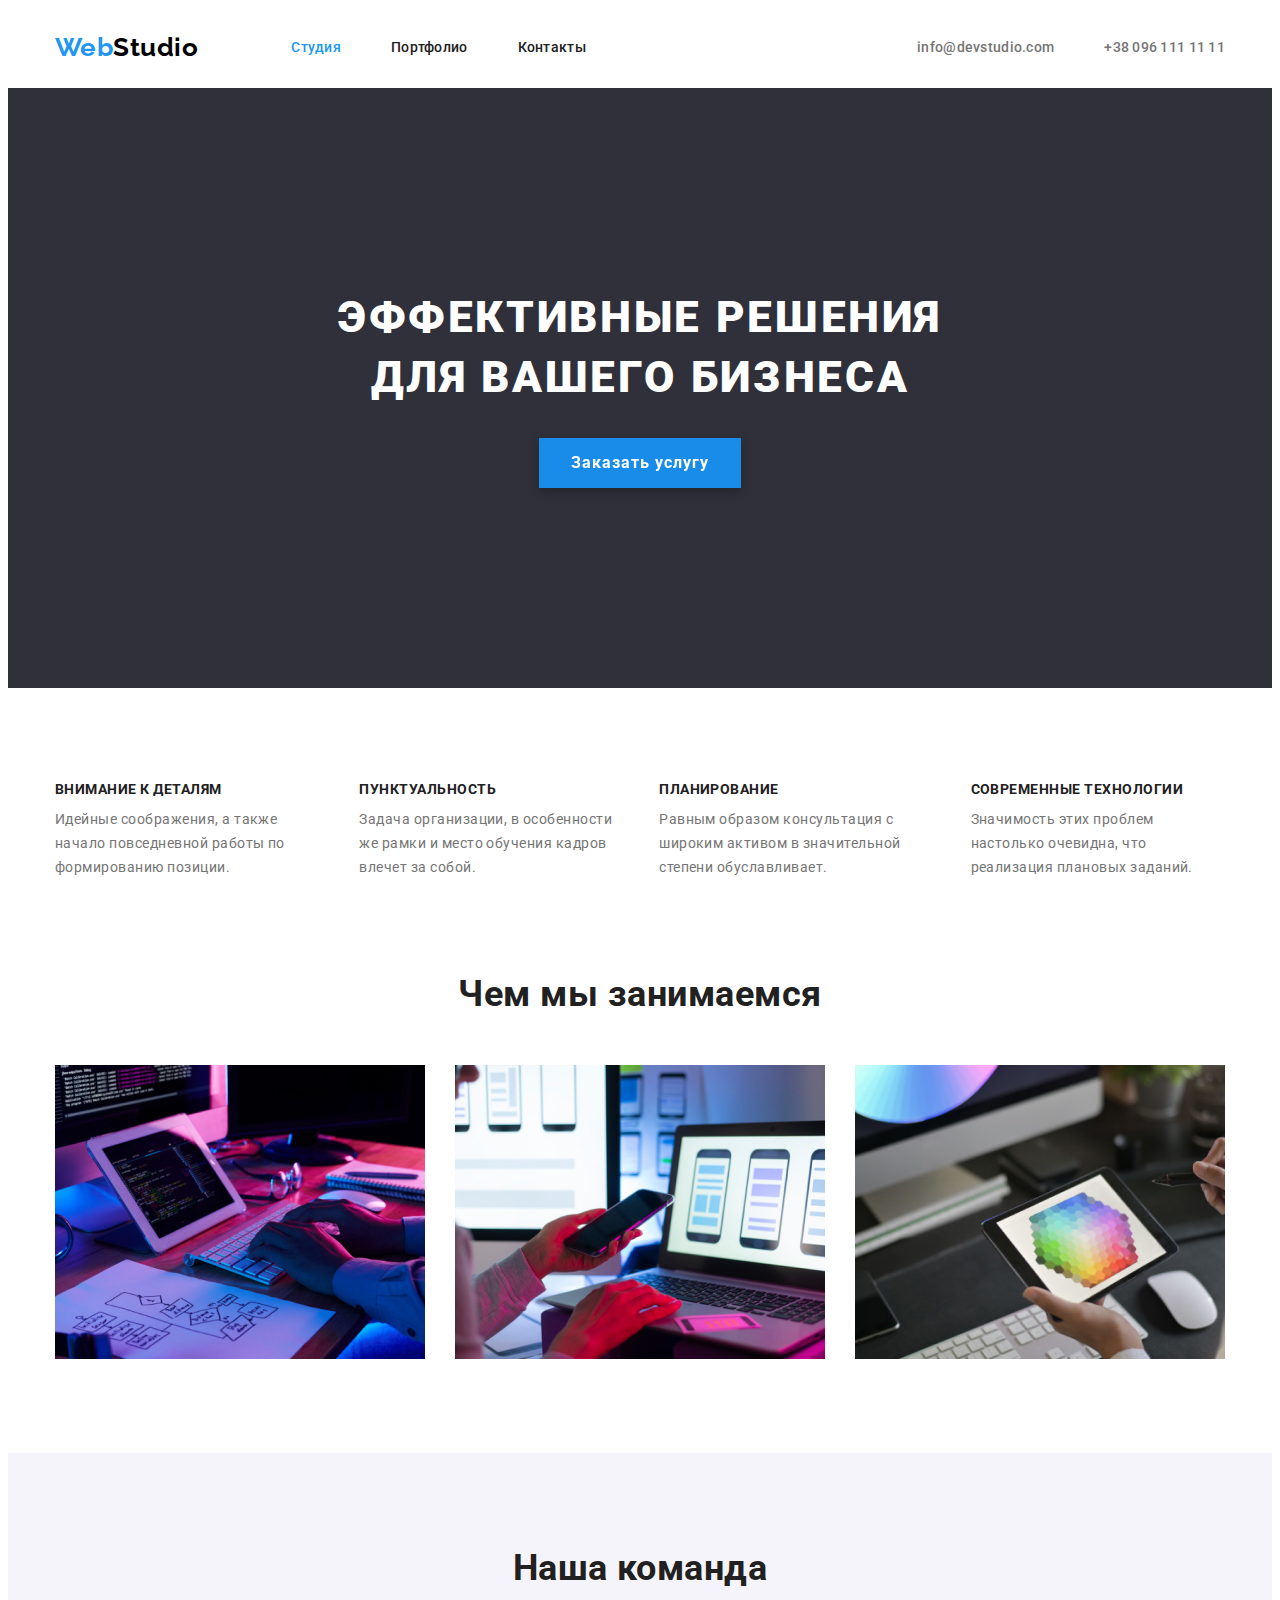
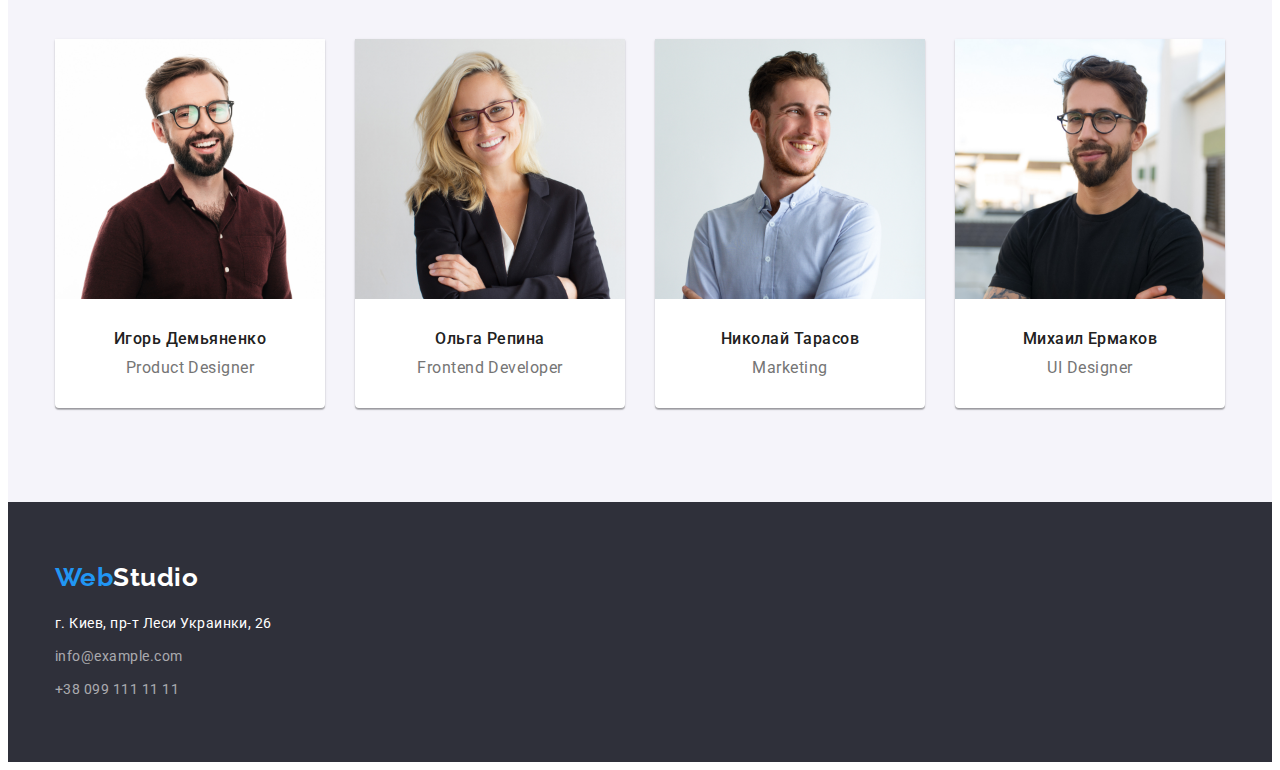
==== index.html @ f33a7b60 "Initial commit" ====
<!DOCTYPE html>
<html lang="ru">
<head>
    <meta charset="UTF-8">
    <meta http-equiv="X-UA-Compatible" content="IE=edge">
    <meta name="viewport" content="width=device-width, initial-scale=1.0">
    <title>Document</title>
    <link rel="preconnect" href="https://fonts.googleapis.com">
    <link rel="preconnect" href="https://fonts.gstatic.com" crossorigin>
    <link href="https://fonts.googleapis.com/css2?family=Raleway:wght@700&family=Roboto:wght@400;500;700;900&display=swap"
        rel="stylesheet">
    <link rel="stylesheet" href="https://cdnjs.cloudflare.com/ajax/libs/modern-normalize/1.1.0/modern-normalize.min.css"
        integrity="sha512-wpPYUAdjBVSE4KJnH1VR1HeZfpl1ub8YT/NKx4PuQ5NmX2tKuGu6U/JRp5y+Y8XG2tV+wKQpNHVUX03MfMFn9Q=="
        crossorigin="anonymous" referrerpolicy="no-referrer" />
    <link rel="stylesheet" href="./css/styles.css">
</head>

<body>
    <header class="">
        <div class="container main-nav">
            <nav class="nav">
                <a href="./index.html" class="logo">Web<span class="logo-header">Studio</span></a>
                <ul class="site-nav">
                    <li class="item"><a href="" class="link current">Студия</a></li>
                    <li class="item"><a href="./portfolio.html" class="link">Портфолио</a></li>
                    <li class="item"><a href="" class="link">Контакты</a></li>
                </ul>
            </nav>
            
            <ul class="contact-nav">
                <li class="item"><a href="mailto:info@devstudio.com" class="link">info@devstudio.com</a></li>
                <li class="item"><a href="tel:+380961111111" class="link">+38 096 111 11 11</a></li>
            </ul>
        </div>
    </header>

    <main>
        <!-- Шапка сайта -->
            <section class="hero">
                <div class="container hero-container"></div>
                    <h1 class="hero-title">Эффективные решения для вашего бизнеса</h1>
                    <button type="button" class="hero-button">Заказать услугу</button>
                </div>
            </section>
        
       
        
        <!--Особенности-->
        <section class="section advantage">
            <div class="container">
                <ul class="features">
                    <li>
                        <h3 class="features-title">Внимание к деталям</h3>
                        <p class="features-text">Идейные соображения, а также начало повседневной работы по формированию позиции.
                        </p>
                    </li>
                    <li>
                        <h3 class="features-title">Пунктуальность</h3>
                        <p class="features-text">Задача организации, в особенности же рамки и место обучения кадров влечет за собой.
                        </p>
                    </li>
                    <li>
                        <h3 class="features-title">Планирование</h3>
                        <p class="features-text">Равным образом консультация с широким активом в значительной степени обуславливает.
                        </p>
                    </li>
                    <li>
                        <h3 class="features-title">Современные технологии</h3>
                        <p class="features-text">Значимость этих проблем настолько очевидна, что реализация плановых заданий.</p>
                    </li>
                </ul>
            </div>
            </section>
        
        

        <!--Чем мы занимаемся-->
            <section class="section">
                <div class="container">
                    <h2 class="section-title">Чем мы занимаемся</h2>
                    <ul class="about-us">
                        <li><img src="./images/box1.jpg" alt="Компьютер" width="370"></li>
                        <li><img src="./images/box2.jpg" alt="Телефон" width="370"></li>
                        <li><img src="./images/box3.jpg" alt="Планшет" width="370"></li>
                    </ul>
                </div>
            </section>
        

        <!--Наша команда-->
            <section class="section team">
                <div class="container">
                    <h2 class="section-title">Наша команда</h2>
                    <ul class="our-team">
                        <li class="team-card">
                            <img class="foto-team" src="./images/demyanenko.jpg" alt="Игорь Демьяненко" width="270">
                            <div class="team-name-job">
                                <h3 class="team-name">Игорь Демьяненко</h3>
                                <p class="job-title">Product Designer</p>
                            </div>
                        </li>
                        <li class="team-card">
                            <img class="foto-team" src="./images/repina.jpg" alt="Ольга Репина" width="270">
                            <div class="team-name-job">
                                <h3 class="team-name">Ольга Репина</h3>
                                <p class="job-title">Frontend Developer</p>
                            </div>
                        </li>
                        <li class="team-card">
                            <img class="foto-team" src="./images/tarasov.jpg" alt="Николай Тарасов" width="270">
                            <div class="team-name-job">
                                <h3 class="team-name">Николай Тарасов</h3>
                                <p class="job-title">Marketing</p>
                            </div>
                        </li>
                        <li class="team-card">
                            <img class="foto-team" src="./images/ermakov.jpg" alt="Михаил Ермаков" width="270">
                            <div class="team-name-job">
                                <h3 class="team-name">Михаил Ермаков</h3>
                                <p class="job-title">UI Designer</p>
                            </div>
                        </li>
                    </ul>
                </div>
            </section>
        
        
    </main>

    <footer class="footer">
        <div class="container">
            <a href="./index.html" class="logo-secondary">Web<span class="logo-footer">Studio</span></a>
            <address class="address">
                <p class="location">г. Киев, пр-т Леси Украинки, 26</p>
                <ul class="contact-footer">
                    <li><a href="mailto:info@example.com" class="link">info@example.com</a></li>
                    <li><a href="tel:+380991111111" class="link">+38 099 111 11 11</a></li>
                </ul>
            </address>
        </div>
    </footer>
    
</body>
</html>
---- css/styles.css ----
/* цвет основного текста #212121 */
/* вторичный цвет #757575 */
/* белый #FFFFFF */
/* при наведении + лого #2196F3 */
/* кнопка #188CE8 */
/* футер (меил + тел) rgba(255, 255, 255, 0.6); */
/* background шапка + футер #2F303A */
/* background вторичный #F5F4FA */

:root {
    --primery-text-color: #212121;
    --secondary-color: #757575;
    --accent-color: #2196F3;
    --primery-button-color: #188CE8;
    --white-color: #ffffff;
    --black-color: #000000;
    --background-darkgray-color: #2F303A;
    --background-lightgray-color: #F5F4FA;
    --transparency-white-color:rgba(255, 255, 255, 0.6);
    --line-header: #ECECEC

}

html {
    box-sizing: border-box;
}

*,
*::before,
*::after {
    box-sizing: inherit;
}

body { 
    background: var(--white-color);
    color: var(--primery-text-color);
    font-family: Roboto, sans-serif;
    letter-spacing: 0.03em;
}

a {
    text-decoration: none;
}

ul {
    margin: 0;
    padding: 0;
    list-style: none;
}

img {
    display: block;
}

.section {
    padding-top: 94px;
    padding-bottom: 94px;
}

.section.advantage {
    padding-bottom: 0;
}


.container {
    width: 1200px;
    padding-left: 15px;
    padding-right: 15px;
    margin: 0 auto;
}


.logo {
    display: block;
    padding-top: 24px;
    padding-bottom: 25px;

    color: var(--accent-color);
    font-family: Raleway, sans-serif;
    font-weight: 700;
    font-size: 26px;
    line-height: 1.19;
}

.logo-header {
    color: var(--black-color);
}

.logo-footer {
    color: var(--white-color);
}

/* Навигация сайта */

.header {
    outline: 1px solid var(--line-header);
}

.main-nav {
    display: flex;
    align-items: center;
}

.nav {
    display: flex;
    align-items: center;
}

.site-nav {
    display: flex;
    margin-left: 93px;
}

.site-nav .item:not(:last-child) {
    margin-right: 50px;
}

.site-nav .link {
    display: block;
    padding-top: 32px;
    padding-bottom: 32px;

    color: var(--primery-text-color);
    font-family: 'Roboto';
    font-weight: 500;
    font-size: 14px;
    line-height: 1.14;
    letter-spacing: 0.02em;
}

.site-nav .link.current {
    color: var(--accent-color);
}

.contact-nav {
    display: flex;
    margin-left: auto;
}

.contact-nav .item:not(:last-child) {
    margin-right: 50px;
}

.contact-nav .link {
    display: block;
    padding-top: 32px;
    padding-bottom: 32px;

    color: var(--secondary-color);
    font-weight: 500;
    font-size: 14px;
    line-height: 1.14;
    letter-spacing: 0.02em;
}

.site-nav .link:hover,
.site-nav .link:focus,
.contact-nav .link:hover,
.contact-nav .link:focus {
    color: var(--accent-color);
}

/* Шапка сайта */

.hero {
    background-color: var(--background-darkgray-color);
    text-align: center;
    padding-top: 200px;
    padding-bottom: 200px; 
}

.hero-title {
    margin: 0 auto;
    width: 696px;

    color: var(--white-color);
    font-weight: 900;
    font-size: 44px;
    line-height: 1.36;
    letter-spacing: 0.06em;
    text-transform: uppercase;
}

.hero-button {
    padding: 10px 32px;
    margin-top: 30px;

    background-color: var(--primery-button-color);
    color: var(--white-color);
    border: none;
    cursor: pointer;
    font-family: inherit;
    font-weight: 700;
    font-size: 16px;
    line-height: 1.88;
    align-items: center;
    text-align: center;
    letter-spacing: 0.06em;
    filter: drop-shadow(0px 4px 4px rgba(0, 0, 0, 0.25));
}

.hero-button:hover, .hero-button:focus {
    background-color: var(--accent-color);
}

/* Особенности */

.section-title {
    margin-top: 0;
    margin-bottom: 50px;

    color: var(--primery-text-color);
    font-weight: 700;
    font-size: 36px;
    line-height: 42px;
    text-align: center;
}

.features {
    display: flex;
}

.features li:not(:last-child) {
    margin-right: 30px;
}

.features-title {
    margin-top: 0;
    margin-bottom: 10px;

    color: var(--primery-text-color);
    font-weight: 700;
    font-size: 14px;
    line-height: 1.14;
    text-transform: uppercase;
}

.features-text {
    margin-top: 0;
    margin-bottom: 0;

    color: var(--secondary-color);
    font-size: 14px;
    line-height: 1.71;
}

/*Чем мы занимаемся*/

.about-us {
    display: flex;
}

.about-us li:not(:last-child) {
    margin-right: 30px;
}


/* Наша команда */

.team {
    background-color: var(--background-lightgray-color);
}

.our-team {
    display: flex;
}

.team-card {
    background-color: var(--white-color);
    box-shadow: 0px 1px 3px rgba(0, 0, 0, 0.12), 0px 1px 1px rgba(0, 0, 0, 0.14), 0px 2px 1px rgba(0, 0, 0, 0.2);
    border-radius: 0px 0px 4px 4px;
}

.team-card:not(:last-child) {
    margin-right: 30px;
}


.team-name {
    margin-top: 0;
    margin-bottom: 10px;

    color: var(--primery-text-color);
    font-weight: 500;
    font-size: 16px;
    line-height: 1.19;
    text-align: center;
}

.job-title {
    margin-top: 0;
    margin-bottom: 0;

    color: var(--secondary-color);
    font-size: 16px;
    line-height: 1.19;
    text-align: center;
}

.team-name-job {
    padding: 30px 0;
}


/* Футер */

.footer {
    padding: 60px 0 60px 0;
    background-color: var(--background-darkgray-color);
}

.logo-secondary {
        display: block;
        margin-bottom: 20px;
        
        color: var(--accent-color);
        font-family: Raleway, sans-serif;
        font-weight: 700;
        font-size: 26px;
        line-height: 1.19;
}


.location {
    margin-top: 0;
    margin-bottom: 9px;
    color: var(--white-color);
    font-style: normal;
    font-size: 14px;
    line-height: 1.71;
}

.contact-footer li:not(:last-child) {
    margin-bottom: 9px;
}

.contact-footer .link {
    color: var(--transparency-white-color);
    font-style: normal;
    font-size: 14px;
    line-height: 1.71;
}

.contact-footer .link:hover, .contact-footer .link:focus {
    color: var(--accent-color);
}


/* Страница портфолио */


.filter-nav {
    display: flex;
    margin-bottom: 50px;
    justify-content: center;
}

.filter .item-filter:not(:last-child) {
    margin-right: 8px;
}

.button-filter {
    border-radius: 4px;
    padding: 6px 22px;

    background-color: var(--background-lightgray-color);
    color: var(--primery-text-color);
    font-family: inherit;
    border: none;
    cursor: pointer;
    font-weight: 500;
    font-size: 16px;
    line-height: 1.62;
    text-align: center;
}

.button-filter:hover, .button-filter:focus {
    background-color: var(--accent-color);
}

.filter .button-filter.current {
    background-color: var(--accent-color);
}

.work-examples {
    display: flex;
    flex-wrap: wrap;
}

.work-examples .item {
    width: 370px;
    margin-right: 30px;
    margin-bottom: 30px;
    border: 1px solid #EEEEEE;
}

.work-examples .item:nth-child(3n) {
    margin-right: 0;
}

.work-examples .item:nth-last-child(-n+3) {
    margin-bottom: 0;
}

.examples-name {
    margin: 20px 24px;
}


.examples-title {
    margin-top: 0;
    margin-bottom: 4px;

    color: var(--primery-text-color);
    font-weight: 700;
    font-size: 18px;
    line-height: 2;
    letter-spacing: 0.06em;
}

.examples-text {
    margin-top: 0;
    margin-bottom: 0;

    color: var(--secondary-color);
    font-size: 16px;
    line-height: 1.88;
}
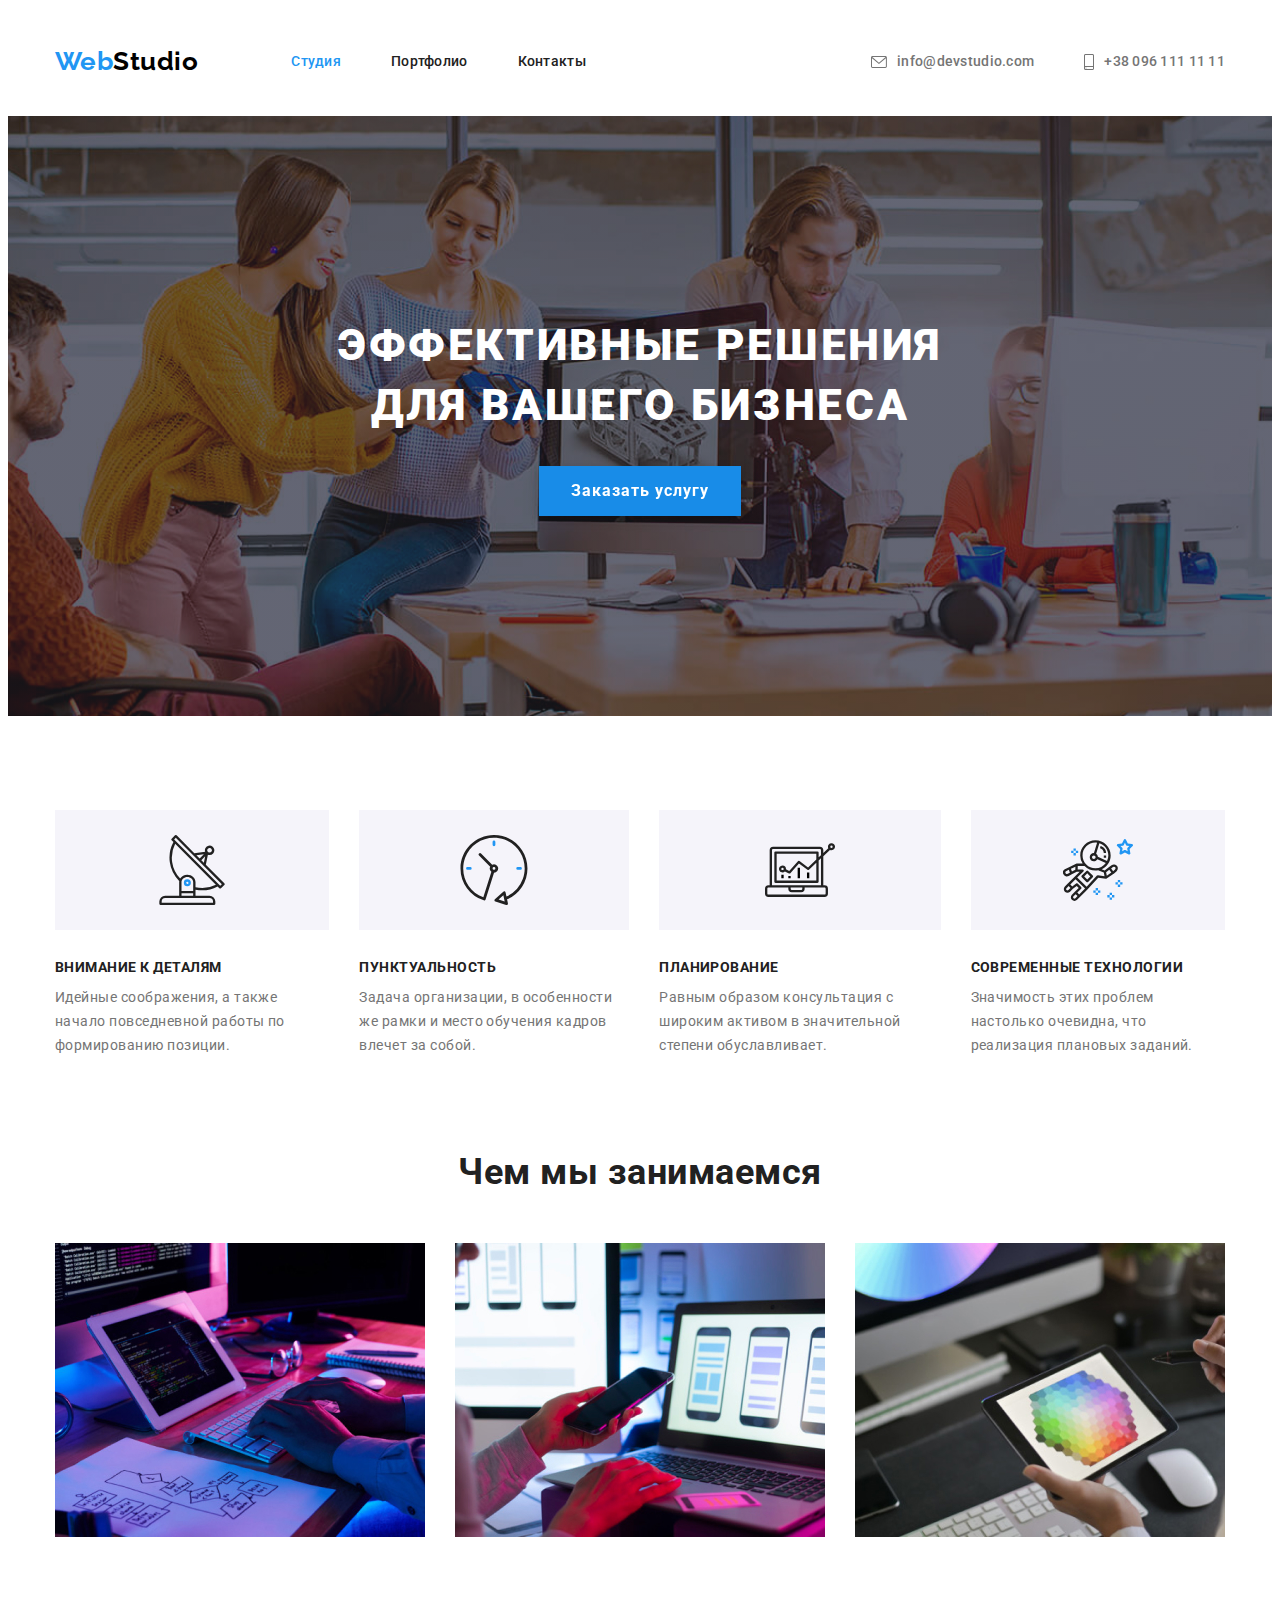
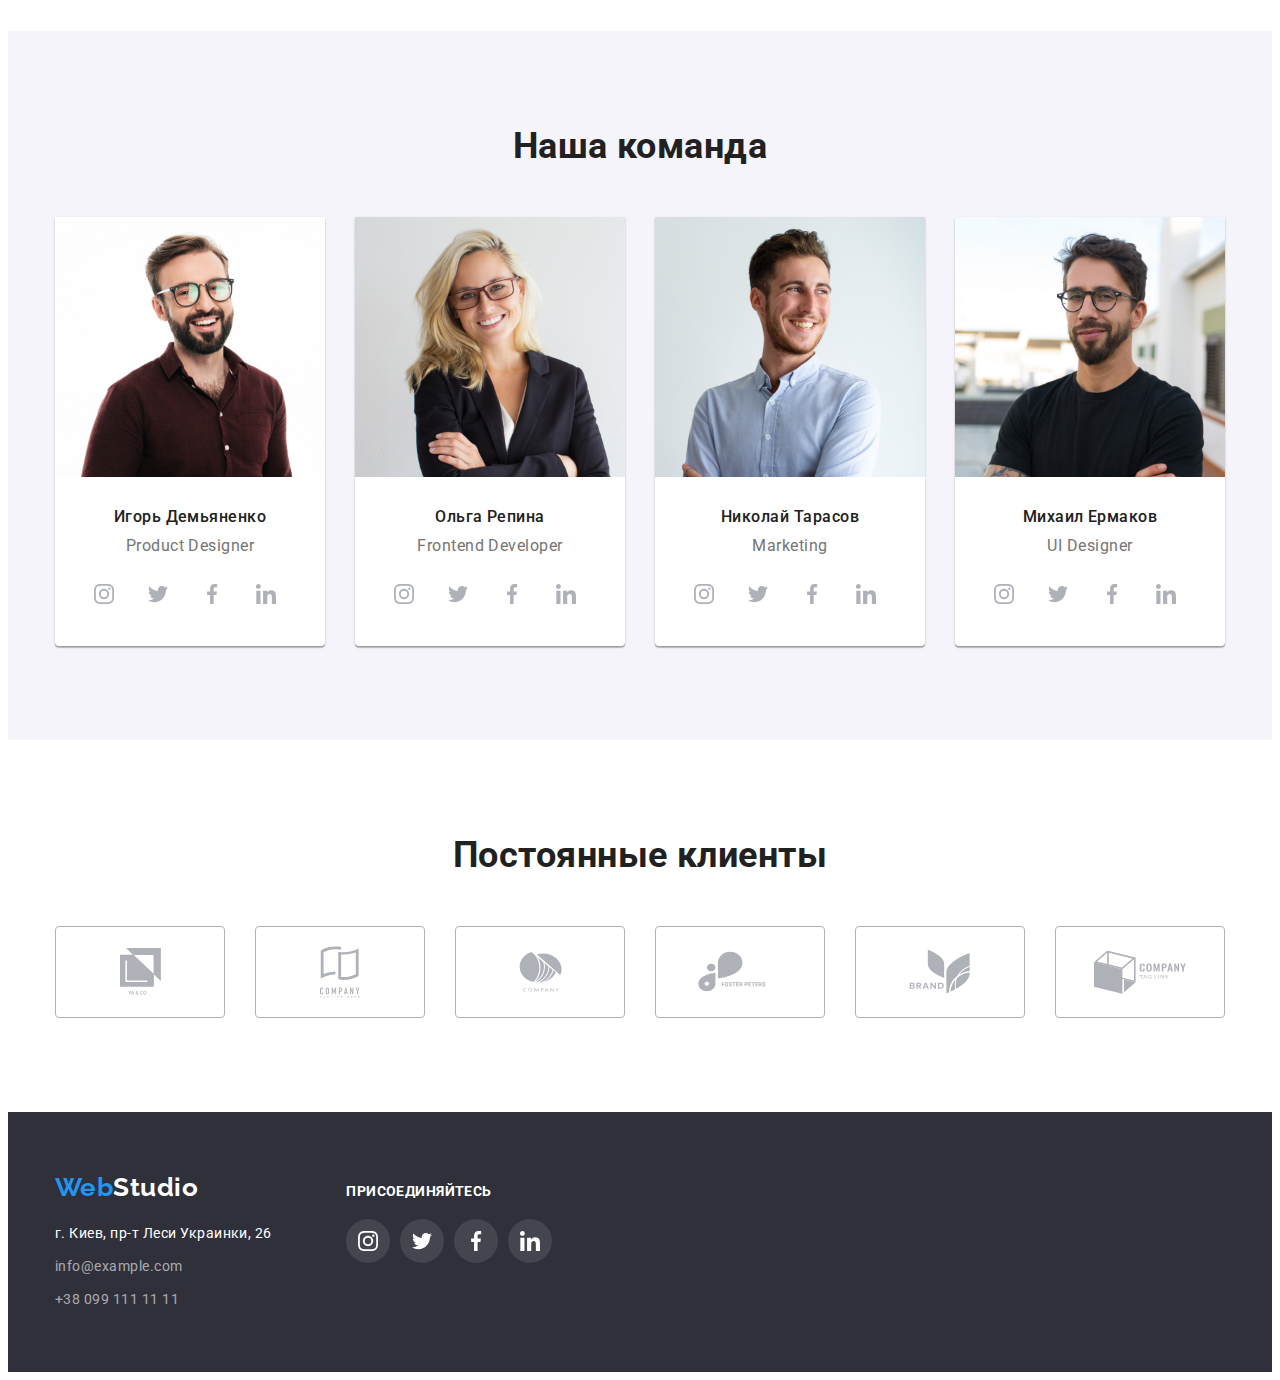
==== commit cd2d499d: "Добавляет иконки" ====
--- a/index.html
+++ b/index.html
@@ -28,8 +28,18 @@
             </nav>
             
             <ul class="contact-nav">
-                <li class="item"><a href="mailto:info@devstudio.com" class="link">info@devstudio.com</a></li>
-                <li class="item"><a href="tel:+380961111111" class="link">+38 096 111 11 11</a></li>
+                <li class="item contact-item"><a href="mailto:info@devstudio.com" class="link">
+                    <svg class="contact-icon" width="16" height="12">
+                        <use href="./images/icons.svg#icon-envelope"></use>
+                    </svg>
+                    <p>info@devstudio.com</p>
+                    </a></li>
+                <li class="item"><a href="tel:+380961111111" class="link">
+                    <svg class="contact-icon" width="10" height="16">
+                        <use href="./images/icons.svg#icon-smartphone"></use>
+                    </svg>
+                    <p>+38 096 111 11 11</p>
+                    </a></li>
             </ul>
         </div>
     </header>
@@ -37,7 +47,7 @@
     <main>
         <!-- Шапка сайта -->
             <section class="hero">
-                <div class="container hero-container"></div>
+                <div class="container hero-container">
                     <h1 class="hero-title">Эффективные решения для вашего бизнеса</h1>
                     <button type="button" class="hero-button">Заказать услугу</button>
                 </div>
@@ -50,21 +60,41 @@
             <div class="container">
                 <ul class="features">
                     <li>
+                        <div class="features-icon-container">
+                            <svg class="features-icon" width="70" height="70" >
+                                <use href="./images/icons.svg#icon-antenna"></use>
+                            </svg>
+                        </div>
                         <h3 class="features-title">Внимание к деталям</h3>
                         <p class="features-text">Идейные соображения, а также начало повседневной работы по формированию позиции.
                         </p>
                     </li>
                     <li>
+                        <div class="features-icon-container">
+                            <svg class="features-icon" width="70" height="70">
+                                <use href="./images/icons.svg#icon-clock"></use>
+                            </svg>
+                        </div>
                         <h3 class="features-title">Пунктуальность</h3>
                         <p class="features-text">Задача организации, в особенности же рамки и место обучения кадров влечет за собой.
                         </p>
                     </li>
                     <li>
+                        <div class="features-icon-container">
+                            <svg class="features-icon" width="70" height="70">
+                                <use href="./images/icons.svg#icon-diagram"></use>
+                            </svg>
+                        </div>
                         <h3 class="features-title">Планирование</h3>
                         <p class="features-text">Равным образом консультация с широким активом в значительной степени обуславливает.
                         </p>
                     </li>
                     <li>
+                        <div class="features-icon-container">
+                            <svg class="features-icon" width="70" height="70">
+                                <use href="./images/icons.svg#icon-astronaut"></use>
+                            </svg>
+                        </div>
                         <h3 class="features-title">Современные технологии</h3>
                         <p class="features-text">Значимость этих проблем настолько очевидна, что реализация плановых заданий.</p>
                     </li>
@@ -97,6 +127,36 @@
                             <div class="team-name-job">
                                 <h3 class="team-name">Игорь Демьяненко</h3>
                                 <p class="job-title">Product Designer</p>
+                                <ul class="team-network">
+                                    <li class="team-network-item">
+                                        <a class="team-network-link" href="http://" aria-label="instagram">
+                                            <svg class="team-network-icon" width="20" height="20">
+                                                <use href="./images/icons.svg#icon-instagram"></use>
+                                            </svg>
+                                        </a>
+                                    </li>
+                                    <li class="team-network-item">
+                                        <a class="team-network-link" href="http://" aria-label="twitter">
+                                            <svg class="team-network-icon" width="20" height="20">
+                                                <use href="./images/icons.svg#icon-twitter"></use>
+                                            </svg>
+                                        </a>
+                                    </li>
+                                    <li class="team-network-item">
+                                        <a class="team-network-link" href="http://" aria-label="facebook">
+                                            <svg class="team-network-icon" width="20" height="20">
+                                                <use href="./images/icons.svg#icon-facebook"></use>
+                                            </svg>
+                                        </a>
+                                    </li>
+                                    <li class="team-network-item">
+                                        <a class="team-network-link" href="http://" aria-label="linkedin">
+                                            <svg class="team-network-icon" width="20" height="20">
+                                                <use href="./images/icons.svg#icon-linkedin"></use>
+                                            </svg>
+                                        </a>
+                                    </li>
+                                </ul>
                             </div>
                         </li>
                         <li class="team-card">
@@ -104,6 +164,36 @@
                             <div class="team-name-job">
                                 <h3 class="team-name">Ольга Репина</h3>
                                 <p class="job-title">Frontend Developer</p>
+                                <ul class="team-network">
+                                    <li class="team-network-item">
+                                        <a class="team-network-link" href="http://" aria-label="instagram">
+                                            <svg class="team-network-icon" width="20" height="20">
+                                                <use href="./images/icons.svg#icon-instagram"></use>
+                                            </svg>
+                                        </a>
+                                    </li>
+                                    <li class="team-network-item">
+                                        <a class="team-network-link" href="http://" aria-label="twitter">
+                                            <svg class="team-network-icon" width="20" height="20">
+                                                <use href="./images/icons.svg#icon-twitter"></use>
+                                            </svg>
+                                        </a>
+                                    </li>
+                                    <li class="team-network-item">
+                                        <a class="team-network-link" href="http://" aria-label="facebook">
+                                            <svg class="team-network-icon" width="20" height="20">
+                                                <use href="./images/icons.svg#icon-facebook"></use>
+                                            </svg>
+                                        </a>
+                                    </li>
+                                    <li class="team-network-item">
+                                        <a class="team-network-link" href="http://" aria-label="linkedin">
+                                            <svg class="team-network-icon" width="20" height="20">
+                                                <use href="./images/icons.svg#icon-linkedin"></use>
+                                            </svg>
+                                        </a>
+                                    </li>
+                                </ul>
                             </div>
                         </li>
                         <li class="team-card">
@@ -111,6 +201,36 @@
                             <div class="team-name-job">
                                 <h3 class="team-name">Николай Тарасов</h3>
                                 <p class="job-title">Marketing</p>
+                                <ul class="team-network">
+                                    <li class="team-network-item">
+                                        <a class="team-network-link" href="http://" aria-label="instagram">
+                                            <svg class="team-network-icon" width="20" height="20">
+                                                <use href="./images/icons.svg#icon-instagram"></use>
+                                            </svg>
+                                        </a>
+                                    </li>
+                                    <li class="team-network-item">
+                                        <a class="team-network-link" href="http://" aria-label="twitter">
+                                            <svg class="team-network-icon" width="20" height="20">
+                                                <use href="./images/icons.svg#icon-twitter"></use>
+                                            </svg>
+                                        </a>
+                                    </li>
+                                    <li class="team-network-item">
+                                        <a class="team-network-link" href="http://" aria-label="facebook">
+                                            <svg class="team-network-icon" width="20" height="20">
+                                                <use href="./images/icons.svg#icon-facebook"></use>
+                                            </svg>
+                                        </a>
+                                    </li>
+                                    <li class="team-network-item">
+                                        <a class="team-network-link" href="http://" aria-label="linkedin">
+                                            <svg class="team-network-icon" width="20" height="20">
+                                                <use href="./images/icons.svg#icon-linkedin"></use>
+                                            </svg>
+                                        </a>
+                                    </li>
+                                </ul>
                             </div>
                         </li>
                         <li class="team-card">
@@ -118,25 +238,144 @@
                             <div class="team-name-job">
                                 <h3 class="team-name">Михаил Ермаков</h3>
                                 <p class="job-title">UI Designer</p>
+                                <ul class="team-network">
+                                    <li class="team-network-item">
+                                        <a class="team-network-link" href="http://" aria-label="instagram">
+                                            <svg class="team-network-icon" width="20" height="20">
+                                                <use href="./images/icons.svg#icon-instagram"></use>
+                                            </svg>
+                                        </a>
+                                    </li>
+                                    <li class="team-network-item">
+                                        <a class="team-network-link" href="http://" aria-label="twitter">
+                                            <svg class="team-network-icon" width="20" height="20">
+                                                <use href="./images/icons.svg#icon-twitter"></use>
+                                            </svg>
+                                        </a>
+                                    </li>
+                                    <li class="team-network-item">
+                                        <a class="team-network-link" href="http://" aria-label="facebook">
+                                            <svg class="team-network-icon" width="20" height="20">
+                                                <use href="./images/icons.svg#icon-facebook"></use>
+                                            </svg>
+                                        </a>
+                                    </li">
+                                    <li class="team-network-item">
+                                        <a class="team-network-link" href="http://" aria-label="linkedin">
+                                            <svg class="team-network-icon" width="20" height="20">
+                                                <use href="./images/icons.svg#icon-linkedin"></use>
+                                            </svg>
+                                        </a>
+                                    </li>
+                                </ul>
                             </div>
                         </li>
                     </ul>
                 </div>
             </section>
         
+
+        <!--Клиенты-->
+            <section class="section">
+                <div class="container">
+                    <h2 class="section-title">Постоянные клиенты</h2>
+                    <ul class="client-list">
+                        <li class="client-item">
+                            <a class="client-link" href="http://" aria-label="client1">
+                                <svg class="client-icon" width="41" height="47">
+                                    <use href="./images/icons.svg#icon-client1"></use>
+                                </svg>
+                            </a>
+                        </li>
+                        <li class="client-item">
+                            <a class="client-link" href="http://" aria-label="client2">
+                                <svg class="client-icon" width="40" height="52">
+                                    <use href="./images/icons.svg#icon-client2"></use>
+                                </svg>
+                            </a>
+                        </li>
+                        <li class="client-item">
+                            <a class="client-link" href="http://" aria-label="client3">
+                                <svg class="client-icon" width="43" height="41">
+                                    <use href="./images/icons.svg#icon-client3"></use>
+                                </svg>
+                            </a>
+                        </li>
+                        <li class="client-item">
+                            <a class="client-link" href="http://" aria-label="client4">
+                                <svg class="client-icon" width="84" height="41">
+                                    <use href="./images/icons.svg#icon-client4"></use>
+                                </svg>
+                            </a>
+                        </li>
+                        <li class="client-item">
+                            <a class="client-link" href="http://" aria-label="client5">
+                                <svg class="client-icon" width="62" height="45">
+                                    <use href="./images/icons.svg#icon-client5"></use>
+                                </svg>
+                            </a>
+                        </li>
+                        <li class="client-item">
+                            <a class="client-link" href="http://" aria-label="client6">
+                                <svg class="client-icon" width="94" height="44">
+                                    <use href="./images/icons.svg#icon-client6"></use>
+                                </svg>
+                            </a>
+                        </li>
+                    </ul>
+
+                </div>
+            </section>
+
         
     </main>
 
     <footer class="footer">
         <div class="container">
-            <a href="./index.html" class="logo-secondary">Web<span class="logo-footer">Studio</span></a>
-            <address class="address">
-                <p class="location">г. Киев, пр-т Леси Украинки, 26</p>
-                <ul class="contact-footer">
-                    <li><a href="mailto:info@example.com" class="link">info@example.com</a></li>
-                    <li><a href="tel:+380991111111" class="link">+38 099 111 11 11</a></li>
+            <div class="footer-container">
+                <a href="./index.html" class="logo-secondary">Web<span class="logo-footer">Studio</span></a>
+                <address class="address">
+                    <p class="location">г. Киев, пр-т Леси Украинки, 26</p>
+                    <ul class="contact-footer">
+                        <li><a href="mailto:info@example.com" class="link">info@example.com</a></li>
+                        <li><a href="tel:+380991111111" class="link">+38 099 111 11 11</a></li>
+                    </ul>
+                </address>
+            </div>
+            <div class="footer-container">
+                <h3 class="footer-join">присоединяйтесь</h3>
+                <ul class="footer-network">
+                    <li class="footer-network-item">
+                        <a class="footer-network-link" href="http://" aria-label="instagram">
+                            <svg class="footer-network-icon" width="20" height="20">
+                                <use href="./images/icons.svg#icon-instagram"></use>
+                            </svg>
+                        </a>
+                    </li>
+                    <li class="footer-network-item">
+                        <a class="footer-network-link" href="http://" aria-label="twitter">
+                            <svg class="footer-network-icon" width="20" height="20">
+                                <use href="./images/icons.svg#icon-twitter"></use>
+                            </svg>
+                        </a>
+                    </li>
+                    <li class="footer-network-item">
+                        <a class="footer-network-link" href="http://" aria-label="facebook">
+                            <svg class="footer-network-icon" width="20" height="20">
+                                <use href="./images/icons.svg#icon-facebook"></use>
+                            </svg>
+                        </a>
+                    </li>
+                    <li class="footer-network-item">
+                        <a class="footer-network-link" href="http://" aria-label="linkedin">
+                            <svg class="footer-network-icon" width="20" height="20">
+                                <use href="./images/icons.svg#icon-linkedin"></use>
+                            </svg>
+                        </a>
+                    </li>
                 </ul>
-            </address>
+            </div>
+            
         </div>
     </footer>
     
--- a/css/styles.css
+++ b/css/styles.css
@@ -17,7 +17,8 @@
     --background-darkgray-color: #2F303A;
     --background-lightgray-color: #F5F4FA;
     --transparency-white-color:rgba(255, 255, 255, 0.6);
-    --line-header: #ECECEC
+    --line-header: #ECECEC;
+    --icon-grey-color: #AFB1B8;
 
 }
 
@@ -137,12 +138,14 @@
     margin-left: auto;
 }
 
+
 .contact-nav .item:not(:last-child) {
     margin-right: 50px;
 }
 
 .contact-nav .link {
-    display: block;
+    display: flex;
+    align-items: center;
     padding-top: 32px;
     padding-bottom: 32px;
 
@@ -160,13 +163,34 @@
     color: var(--accent-color);
 }
 
+
+
+.contact-icon {
+    fill: currentColor;
+    margin-right: 10px;
+}
+
+
+
+
 /* Шапка сайта */
 
 .hero {
-    background-color: var(--background-darkgray-color);
+    max-width: 1600px;
+    margin-right: auto;
+    margin-left: auto;
     text-align: center;
     padding-top: 200px;
-    padding-bottom: 200px; 
+    padding-bottom: 200px;
+
+    background-color: var(--background-darkgray-color);
+    background-image: linear-gradient(to right,
+        rgba(47, 48, 58, 0.4),
+        rgba(47, 48, 58, 0.4)),
+        url(../images/bg.jpg);
+    background-repeat: no-repeat;
+    background-position: center;
+    background-size: cover;
 }
 
 .hero-title {
@@ -224,6 +248,17 @@
     margin-right: 30px;
 }
 
+.features-icon-container {
+    display: flex;
+    height: 120px;
+    margin-bottom: 30px;
+    align-items: center;
+    justify-content: center;
+    
+    background-color: var(--background-lightgray-color);
+}
+
+
 .features-title {
     margin-top: 0;
     margin-bottom: 10px;
@@ -300,6 +335,83 @@
 .team-name-job {
     padding: 30px 0;
 }
+
+.team-network {
+    display: flex;
+    justify-content: center;
+    margin-top: 16px;
+}
+
+.team-network-item {
+    width: 44px;
+    height: 44px;
+}
+
+
+.team-network-item:not(last-child) {
+    margin-right: 10px;  
+}
+
+.team-network-link {
+    display: flex;
+    align-items: center;
+    justify-content: center;
+    height: 100%;
+    
+    color: var(--icon-grey-color);
+    background-color: var(--white-color);
+    border-radius: 50%;
+}
+
+.team-network-link:hover,
+.team-network-link:focus {
+    background-color: var(--accent-color);
+    color: var(--white-color);
+}
+
+.team-network-icon {
+    fill: currentColor;
+}
+
+
+/* Клиенты */
+
+.client-list {
+    display: flex;
+    justify-content: center;
+}
+
+
+.client-item:not(:last-child){
+    margin-right: 30px;
+}
+
+.client-item {
+    width: 170px;
+    height: 92px;
+}
+
+.client-link {
+    display: flex;
+    height: 100%;
+    align-items: center;
+    justify-content: center;
+    color: var(--icon-grey-color);
+    border: 1px solid var(--icon-grey-color);
+    border-radius: 4px;
+}
+
+.client-link:hover,
+.client-link:focus {
+    color: var(--accent-color);
+    border: 1px solid var(--accent-color)
+}
+
+.client-icon {
+    fill: currentColor;
+}
+
+
 
 
 /* Футер */
@@ -345,6 +457,63 @@
     color: var(--accent-color);
 }
 
+.footer-container {
+    display: inline-grid;
+    align-items: baseline;
+}
+
+.footer-container:not(:last-child) {
+    margin-right: 70px;
+}
+
+.footer-join {
+    margin-top: 0;
+    margin-bottom: 20px;
+    font-weight: 700;
+    font-size: 14px;
+    line-height: 16px;
+    letter-spacing: 0.03em;
+    text-transform: uppercase;
+    color: var(--white-color)
+}
+
+.footer-network {
+    display: flex;
+    justify-content: center;
+}
+
+.footer-network-item:not(:last-child) {
+    margin-right: 10px;
+}
+
+.footer-network-item {
+    width: 44px;
+    height: 44px;
+}
+
+
+.footer-network-link {
+    display: flex;
+    align-items: center;
+    justify-content: center;
+    height: 100%;
+    
+    color: var(--white-color);
+    background-color: rgba(255, 255, 255, 0.1);
+    border-radius: 50%;
+}
+
+.footer-network-link:hover,
+.footer-network-link:focus {
+    background-color: var(--accent-color);
+}
+
+.footer-network-icon {
+    fill: currentColor;
+}
+
+
+
 
 /* Страница портфолио */
 
@@ -375,11 +544,15 @@
 }
 
 .button-filter:hover, .button-filter:focus {
+    color: var(--white-color);
     background-color: var(--accent-color);
+    filter: drop-shadow(0px 4px 4px rgba(0, 0, 0, 0.25));
 }
 
 .filter .button-filter.current {
     background-color: var(--accent-color);
+    color: var(--white-color);
+    filter: drop-shadow(0px 4px 4px rgba(0, 0, 0, 0.25));
 }
 
 .work-examples {
@@ -391,7 +564,6 @@
     width: 370px;
     margin-right: 30px;
     margin-bottom: 30px;
-    border: 1px solid #EEEEEE;
 }
 
 .work-examples .item:nth-child(3n) {
@@ -400,6 +572,15 @@
 
 .work-examples .item:nth-last-child(-n+3) {
     margin-bottom: 0;
+}
+
+.example-item {
+    display: block;
+    border: 1px solid #EEEEEE;
+}
+
+.example-item:hover {
+        box-shadow: 0px 1px 1px rgba(0, 0, 0, 0.12), 0px 4px 4px rgba(0, 0, 0, 0.06), 1px 4px 6px rgba(0, 0, 0, 0.16);
 }
 
 .examples-name {
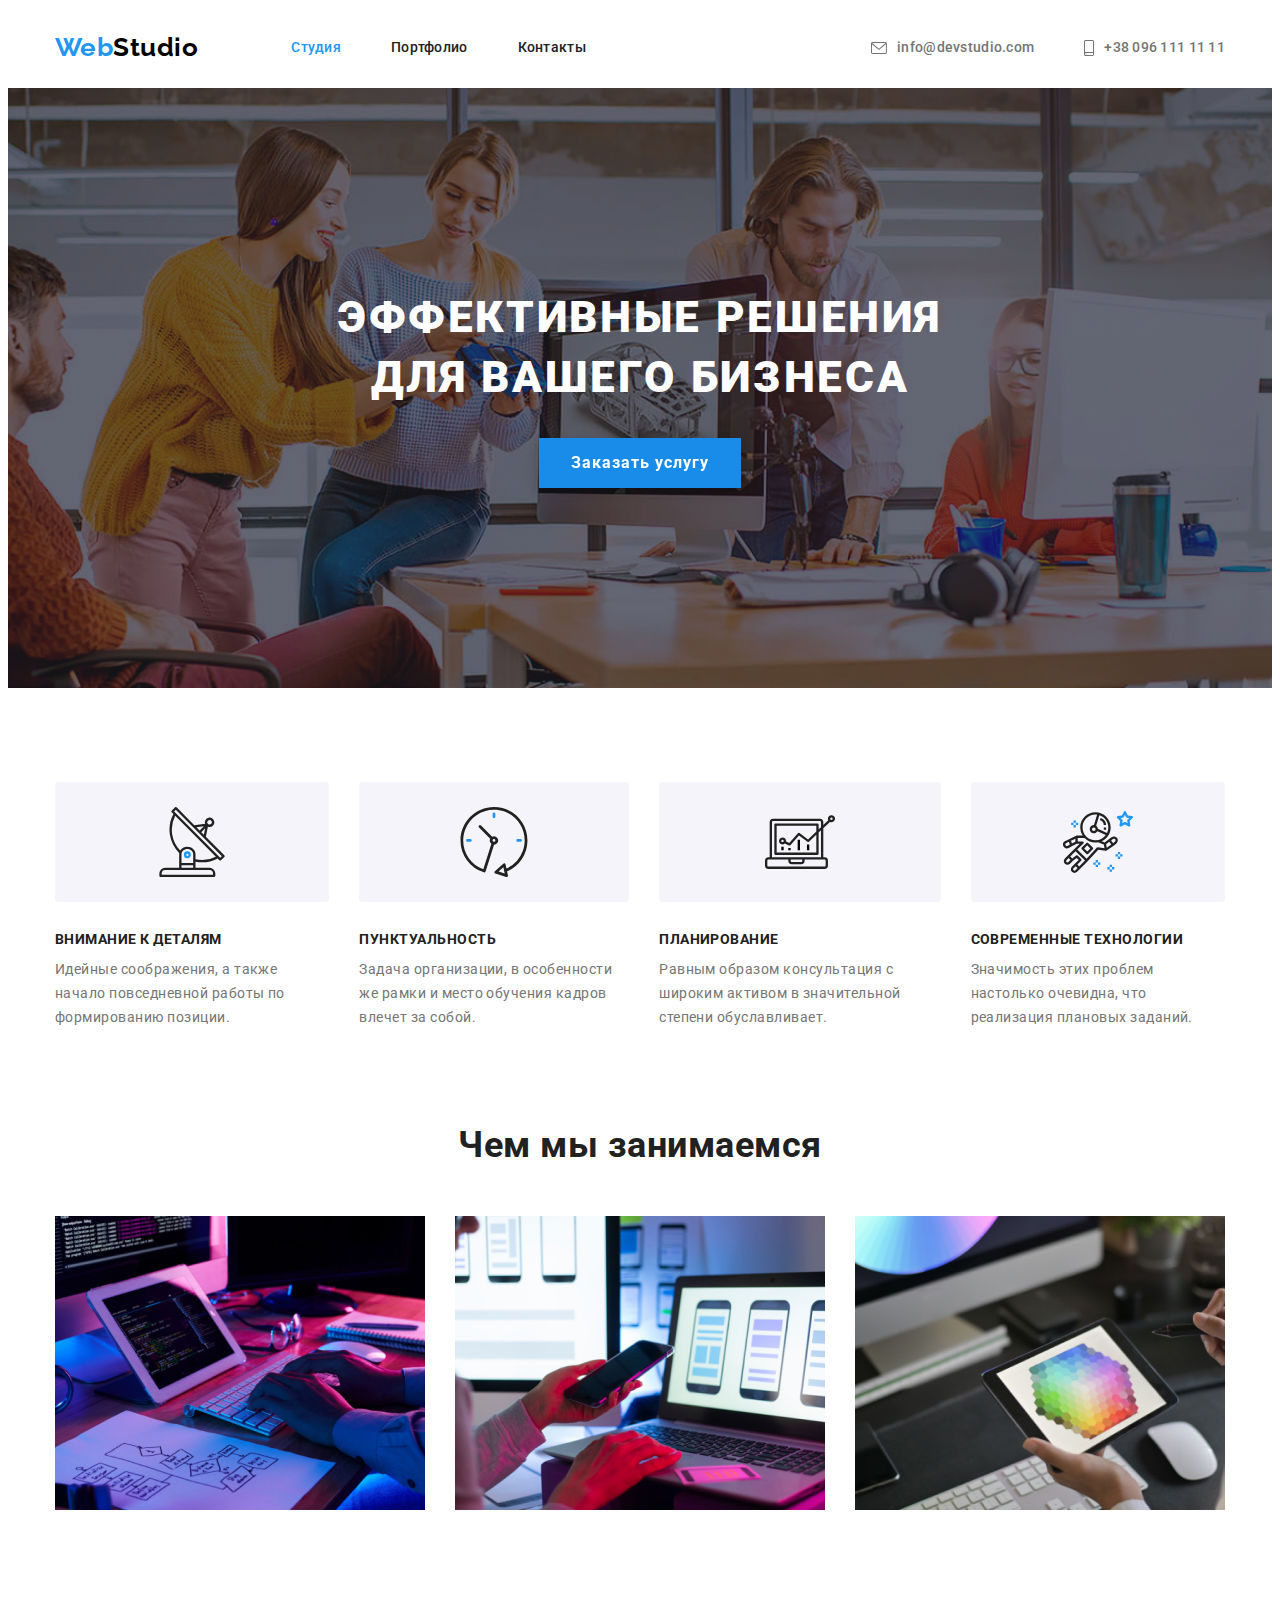
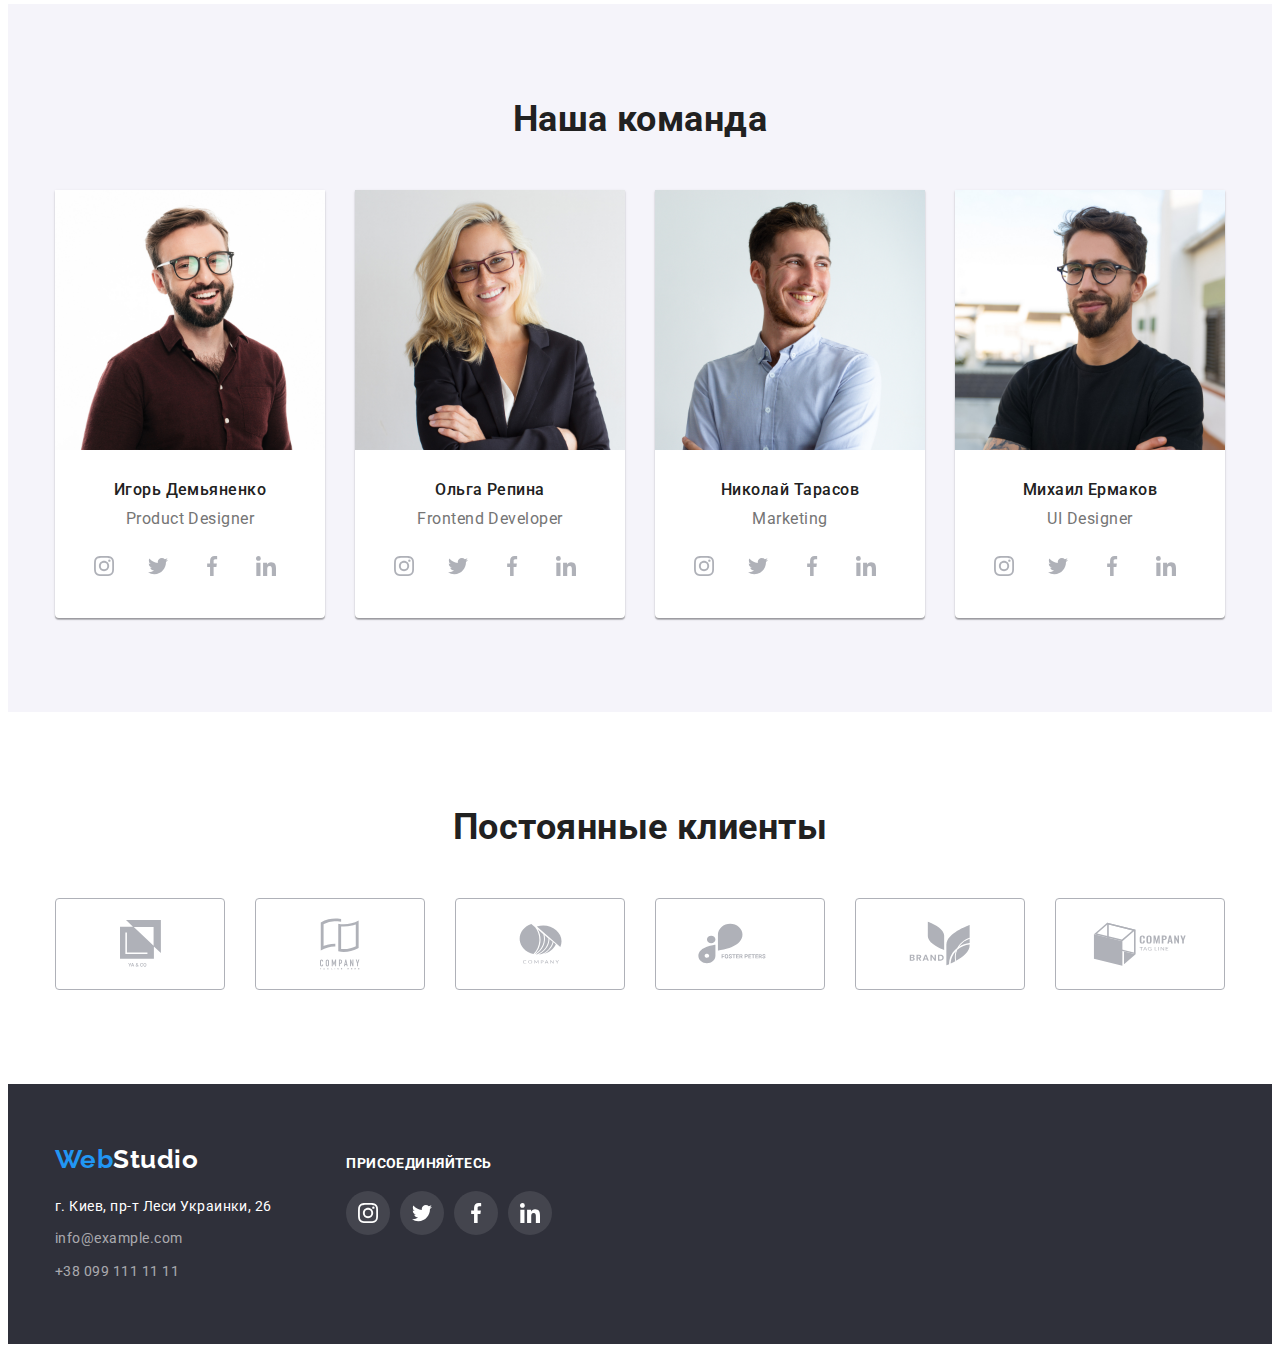
==== commit 7e11f036: "Вносит исправления (убирает тег р из почты и телефона в хедере + закругливает углы в карточках "особ" ====
--- a/index.html
+++ b/index.html
@@ -32,13 +32,13 @@
                     <svg class="contact-icon" width="16" height="12">
                         <use href="./images/icons.svg#icon-envelope"></use>
                     </svg>
-                    <p>info@devstudio.com</p>
+                    info@devstudio.com
                     </a></li>
                 <li class="item"><a href="tel:+380961111111" class="link">
                     <svg class="contact-icon" width="10" height="16">
                         <use href="./images/icons.svg#icon-smartphone"></use>
                     </svg>
-                    <p>+38 096 111 11 11</p>
+                    +38 096 111 11 11
                     </a></li>
             </ul>
         </div>
--- a/css/styles.css
+++ b/css/styles.css
@@ -254,7 +254,8 @@
     margin-bottom: 30px;
     align-items: center;
     justify-content: center;
-    
+
+    border-radius: 4px;
     background-color: var(--background-lightgray-color);
 }
 
@@ -584,7 +585,7 @@
 }
 
 .examples-name {
-    margin: 20px 24px;
+    padding: 20px 24px;
 }
 
 
